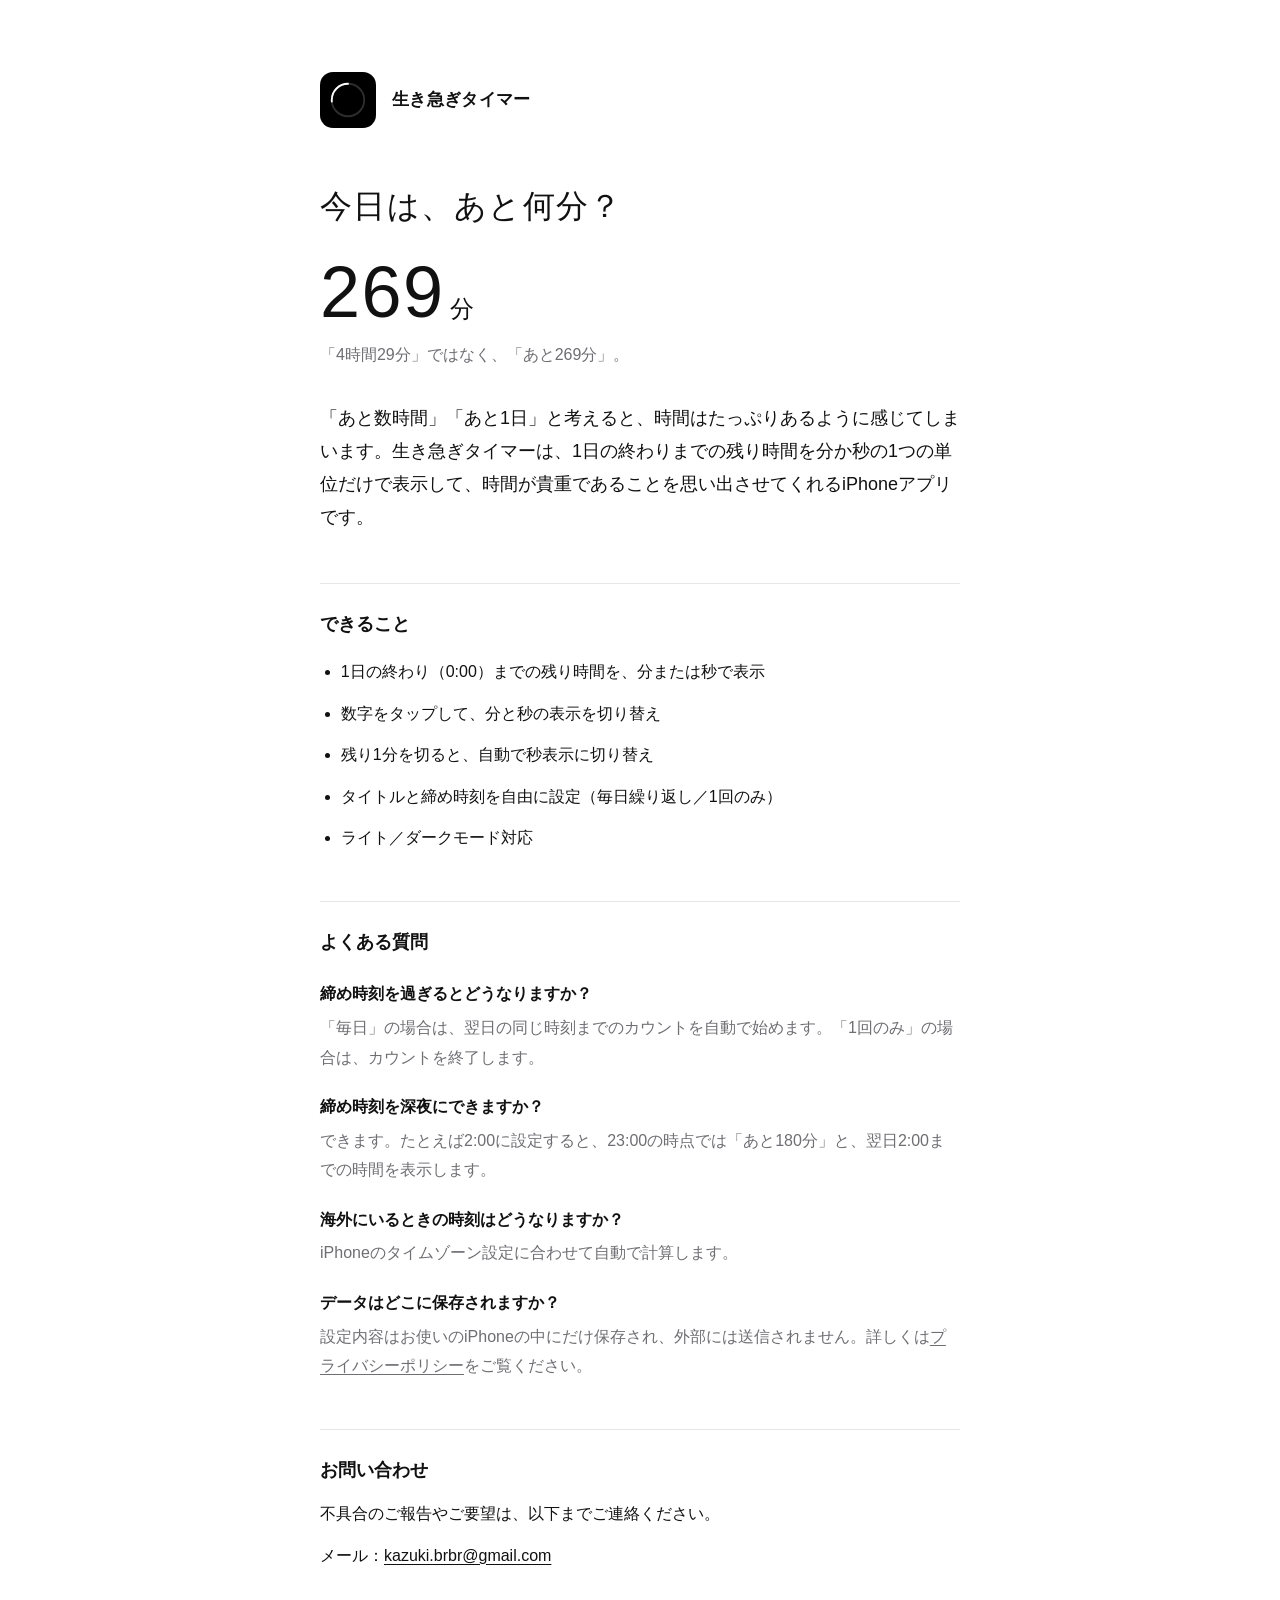
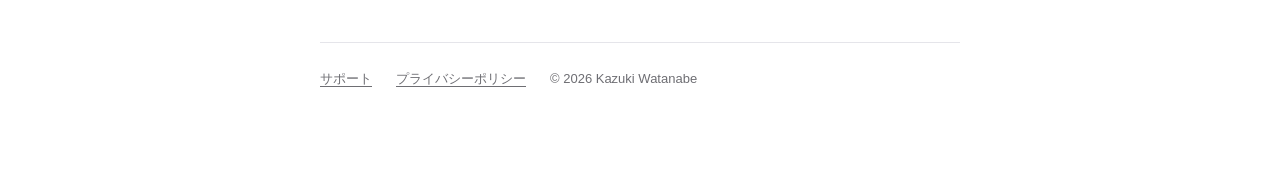
==== docs/index.html @ 5eb955d0 "Tidy the timer edit form and publish the contact address - Move the repeat picker into the section h" ====
<!doctype html>
<html lang="ja">
<head>
  <meta charset="utf-8">
  <meta name="viewport" content="width=device-width, initial-scale=1">
  <title>生き急ぎタイマー</title>
  <meta name="description" content="1日の終わりまでの残り時間を「あと269分」のように分か秒だけで表示するiPhoneアプリ。">
  <link rel="stylesheet" href="style.css">
</head>
<body>
<main>
  <header>
    <a href="./">
      <svg class="icon" viewBox="0 0 100 100" aria-hidden="true">
        <circle cx="50" cy="50" r="29" fill="none" stroke="currentColor" stroke-opacity="0.18" stroke-width="3.3" style="color: var(--icon-fg)"/>
        <circle cx="50" cy="50" r="29" fill="none" stroke="var(--icon-fg)" stroke-width="3.3" stroke-linecap="round"
                stroke-dasharray="49.2 200" stroke-dashoffset="-133" transform="rotate(-90 50 50)"/>
      </svg>
      <span class="app-name">生き急ぎタイマー</span>
    </a>
  </header>

  <h1>今日は、あと何分？</h1>
  <p class="hero-number">269<small>分</small></p>
  <p class="hero-caption">「4時間29分」ではなく、「あと269分」。</p>

  <p class="lead">「あと数時間」「あと1日」と考えると、時間はたっぷりあるように感じてしまいます。生き急ぎタイマーは、1日の終わりまでの残り時間を分か秒の1つの単位だけで表示して、時間が貴重であることを思い出させてくれるiPhoneアプリです。</p>

  <h2>できること</h2>
  <ul>
    <li>1日の終わり（0:00）までの残り時間を、分または秒で表示</li>
    <li>数字をタップして、分と秒の表示を切り替え</li>
    <li>残り1分を切ると、自動で秒表示に切り替え</li>
    <li>タイトルと締め時刻を自由に設定（毎日繰り返し／1回のみ）</li>
    <li>ライト／ダークモード対応</li>
  </ul>

  <h2>よくある質問</h2>
  <dl>
    <dt>締め時刻を過ぎるとどうなりますか？</dt>
    <dd>「毎日」の場合は、翌日の同じ時刻までのカウントを自動で始めます。「1回のみ」の場合は、カウントを終了します。</dd>

    <dt>締め時刻を深夜にできますか？</dt>
    <dd>できます。たとえば2:00に設定すると、23:00の時点では「あと180分」と、翌日2:00までの時間を表示します。</dd>

    <dt>海外にいるときの時刻はどうなりますか？</dt>
    <dd>iPhoneのタイムゾーン設定に合わせて自動で計算します。</dd>

    <dt>データはどこに保存されますか？</dt>
    <dd>設定内容はお使いのiPhoneの中にだけ保存され、外部には送信されません。詳しくは<a href="privacy.html">プライバシーポリシー</a>をご覧ください。</dd>
  </dl>

  <h2>お問い合わせ</h2>
  <p>不具合のご報告やご要望は、以下までご連絡ください。</p>
  <p>メール：<a href="mailto:kazuki.brbr@gmail.com">kazuki.brbr@gmail.com</a></p>

  <footer>
    <a href="./">サポート</a>
    <a href="privacy.html">プライバシーポリシー</a>
    <span>© 2026 Kazuki Watanabe</span>
  </footer>
</main>
</body>
</html>
---- docs/style.css ----
:root {
  --bg: #ffffff;
  --text: #111111;
  --muted: #6e6e73;
  --line: #e5e5ea;
  --icon-bg: #000000;
  --icon-fg: #ffffff;
  color-scheme: light dark;
}

@media (prefers-color-scheme: dark) {
  :root {
    --bg: #000000;
    --text: #f5f5f7;
    --muted: #98989d;
    --line: #2c2c2e;
    --icon-bg: #1c1c1e;
  }
}

* { box-sizing: border-box; }

body {
  margin: 0;
  background: var(--bg);
  color: var(--text);
  font-family: -apple-system, BlinkMacSystemFont, "Hiragino Sans", "Hiragino Kaku Gothic ProN", "Noto Sans JP", sans-serif;
  font-size: 16px;
  line-height: 1.85;
  -webkit-font-smoothing: antialiased;
}

main {
  max-width: 680px;
  margin: 0 auto;
  padding: 72px 20px 96px;
}

header {
  display: flex;
  align-items: center;
  gap: 16px;
  margin-bottom: 56px;
}

header a { color: inherit; text-decoration: none; display: flex; align-items: center; gap: 16px; }

.icon {
  width: 56px;
  height: 56px;
  border-radius: 13px;
  background: var(--icon-bg);
  flex-shrink: 0;
}

.app-name { font-size: 17px; font-weight: 600; letter-spacing: 0.02em; }

h1 {
  font-size: 32px;
  font-weight: 300;
  letter-spacing: 0.04em;
  line-height: 1.4;
  margin: 0 0 8px;
}

h2 {
  font-size: 18px;
  font-weight: 600;
  margin: 48px 0 12px;
  padding-top: 24px;
  border-top: 1px solid var(--line);
}

.meta { color: var(--muted); font-size: 14px; margin: 0 0 32px; }

.lead { font-size: 18px; font-weight: 300; }

.hero-number {
  font-size: 72px;
  font-weight: 200;
  letter-spacing: 0.02em;
  line-height: 1.1;
  margin: 24px 0 8px;
  font-variant-numeric: tabular-nums;
}
.hero-number small { font-size: 24px; font-weight: 300; margin-left: 6px; }
.hero-caption { color: var(--muted); margin: 0 0 32px; }

p, li { margin: 0 0 12px; }
ul { padding-left: 1.3em; }

dt { font-weight: 600; margin-top: 20px; }
dd { margin: 4px 0 0; color: var(--muted); }

a { color: inherit; text-underline-offset: 3px; }

footer {
  margin-top: 72px;
  padding-top: 24px;
  border-top: 1px solid var(--line);
  color: var(--muted);
  font-size: 13px;
  display: flex;
  flex-wrap: wrap;
  gap: 8px 24px;
}
footer a { color: inherit; }
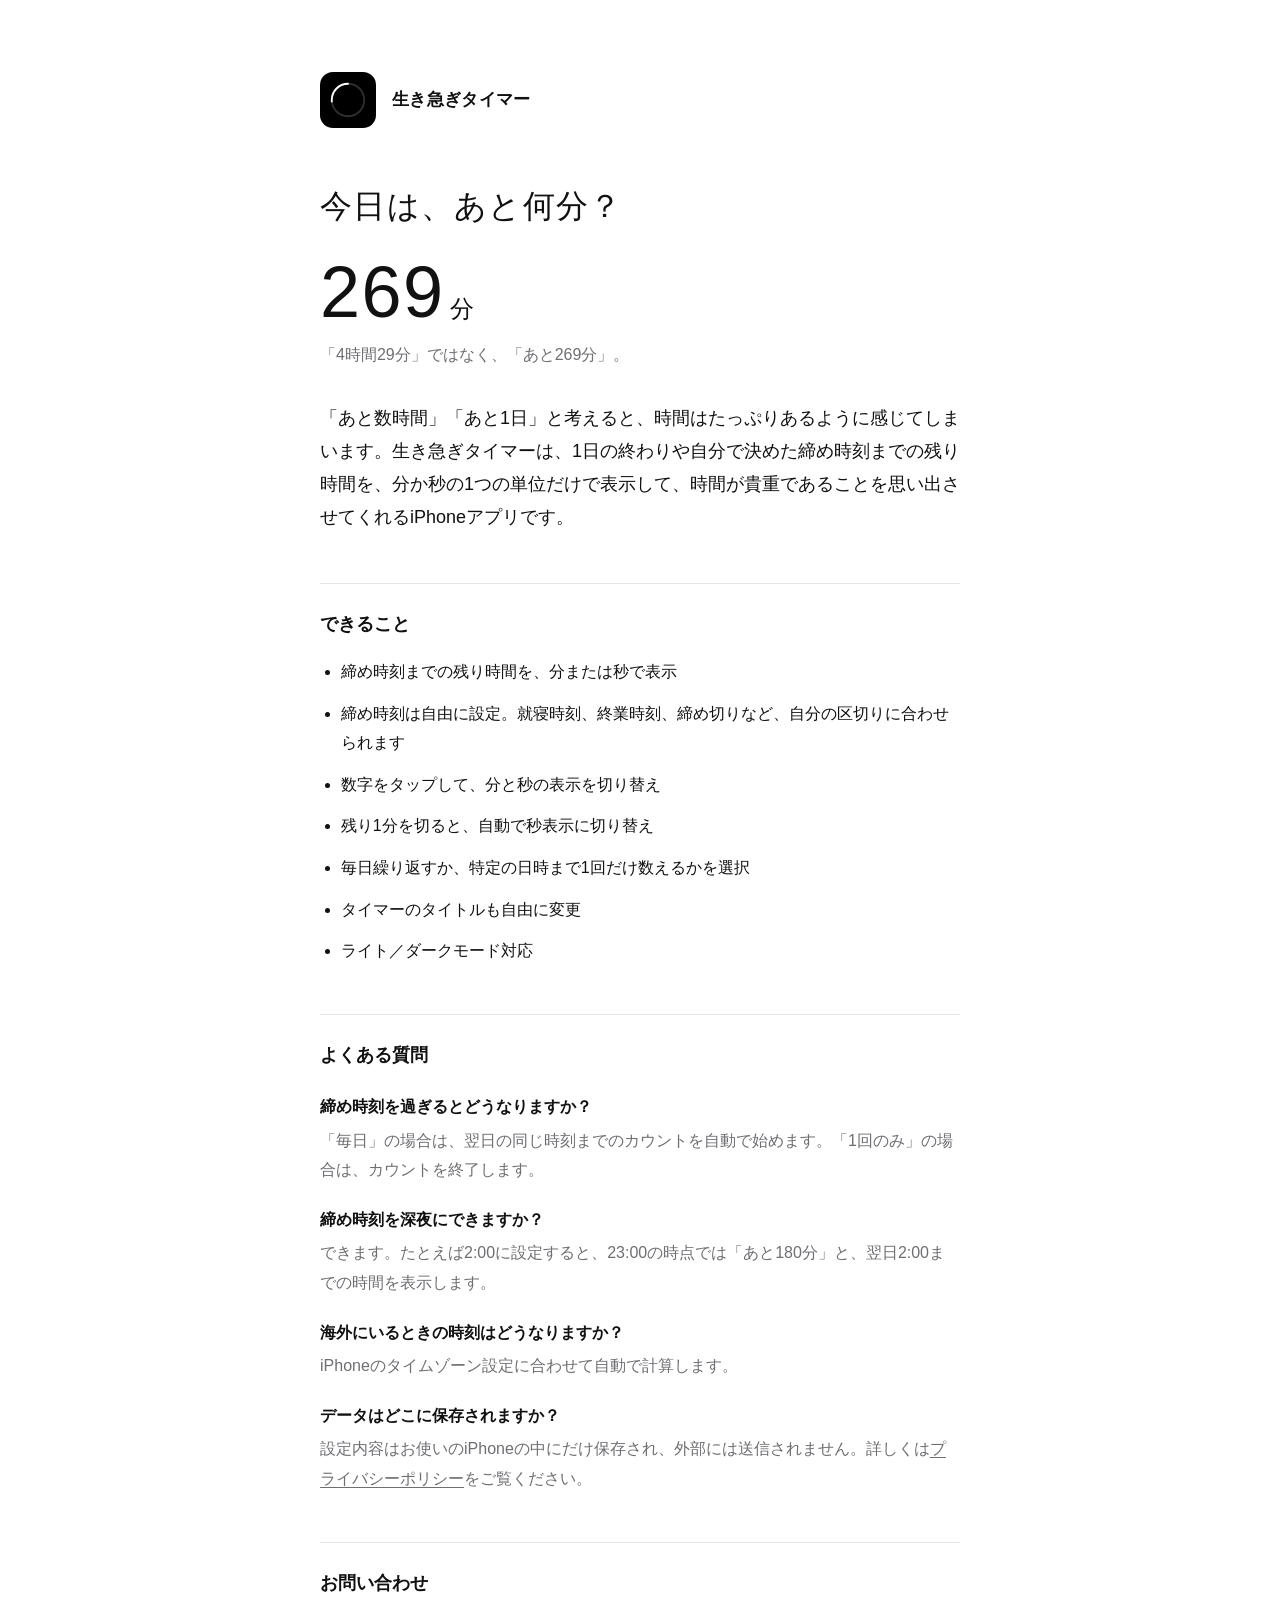
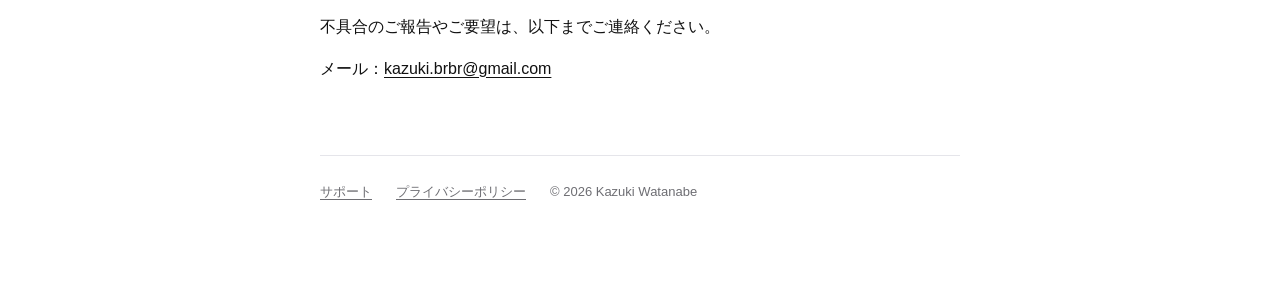
==== commit 1009656f: "Describe the deadline as freely configurable on the support page Co-Authored-By: Claude Opus 5.5 <no" ====
--- a/docs/index.html
+++ b/docs/index.html
@@ -4,7 +4,7 @@
   <meta charset="utf-8">
   <meta name="viewport" content="width=device-width, initial-scale=1">
   <title>生き急ぎタイマー</title>
-  <meta name="description" content="1日の終わりまでの残り時間を「あと269分」のように分か秒だけで表示するiPhoneアプリ。">
+  <meta name="description" content="1日の終わりや自分で決めた締め時刻までの残り時間を「あと269分」のように分か秒だけで表示するiPhoneアプリ。">
   <link rel="stylesheet" href="style.css">
 </head>
 <body>
@@ -24,14 +24,16 @@
   <p class="hero-number">269<small>分</small></p>
   <p class="hero-caption">「4時間29分」ではなく、「あと269分」。</p>
 
-  <p class="lead">「あと数時間」「あと1日」と考えると、時間はたっぷりあるように感じてしまいます。生き急ぎタイマーは、1日の終わりまでの残り時間を分か秒の1つの単位だけで表示して、時間が貴重であることを思い出させてくれるiPhoneアプリです。</p>
+  <p class="lead">「あと数時間」「あと1日」と考えると、時間はたっぷりあるように感じてしまいます。生き急ぎタイマーは、1日の終わりや自分で決めた締め時刻までの残り時間を、分か秒の1つの単位だけで表示して、時間が貴重であることを思い出させてくれるiPhoneアプリです。</p>
 
   <h2>できること</h2>
   <ul>
-    <li>1日の終わり（0:00）までの残り時間を、分または秒で表示</li>
+    <li>締め時刻までの残り時間を、分または秒で表示</li>
+    <li>締め時刻は自由に設定。就寝時刻、終業時刻、締め切りなど、自分の区切りに合わせられます</li>
     <li>数字をタップして、分と秒の表示を切り替え</li>
     <li>残り1分を切ると、自動で秒表示に切り替え</li>
-    <li>タイトルと締め時刻を自由に設定（毎日繰り返し／1回のみ）</li>
+    <li>毎日繰り返すか、特定の日時まで1回だけ数えるかを選択</li>
+    <li>タイマーのタイトルも自由に変更</li>
     <li>ライト／ダークモード対応</li>
   </ul>
 
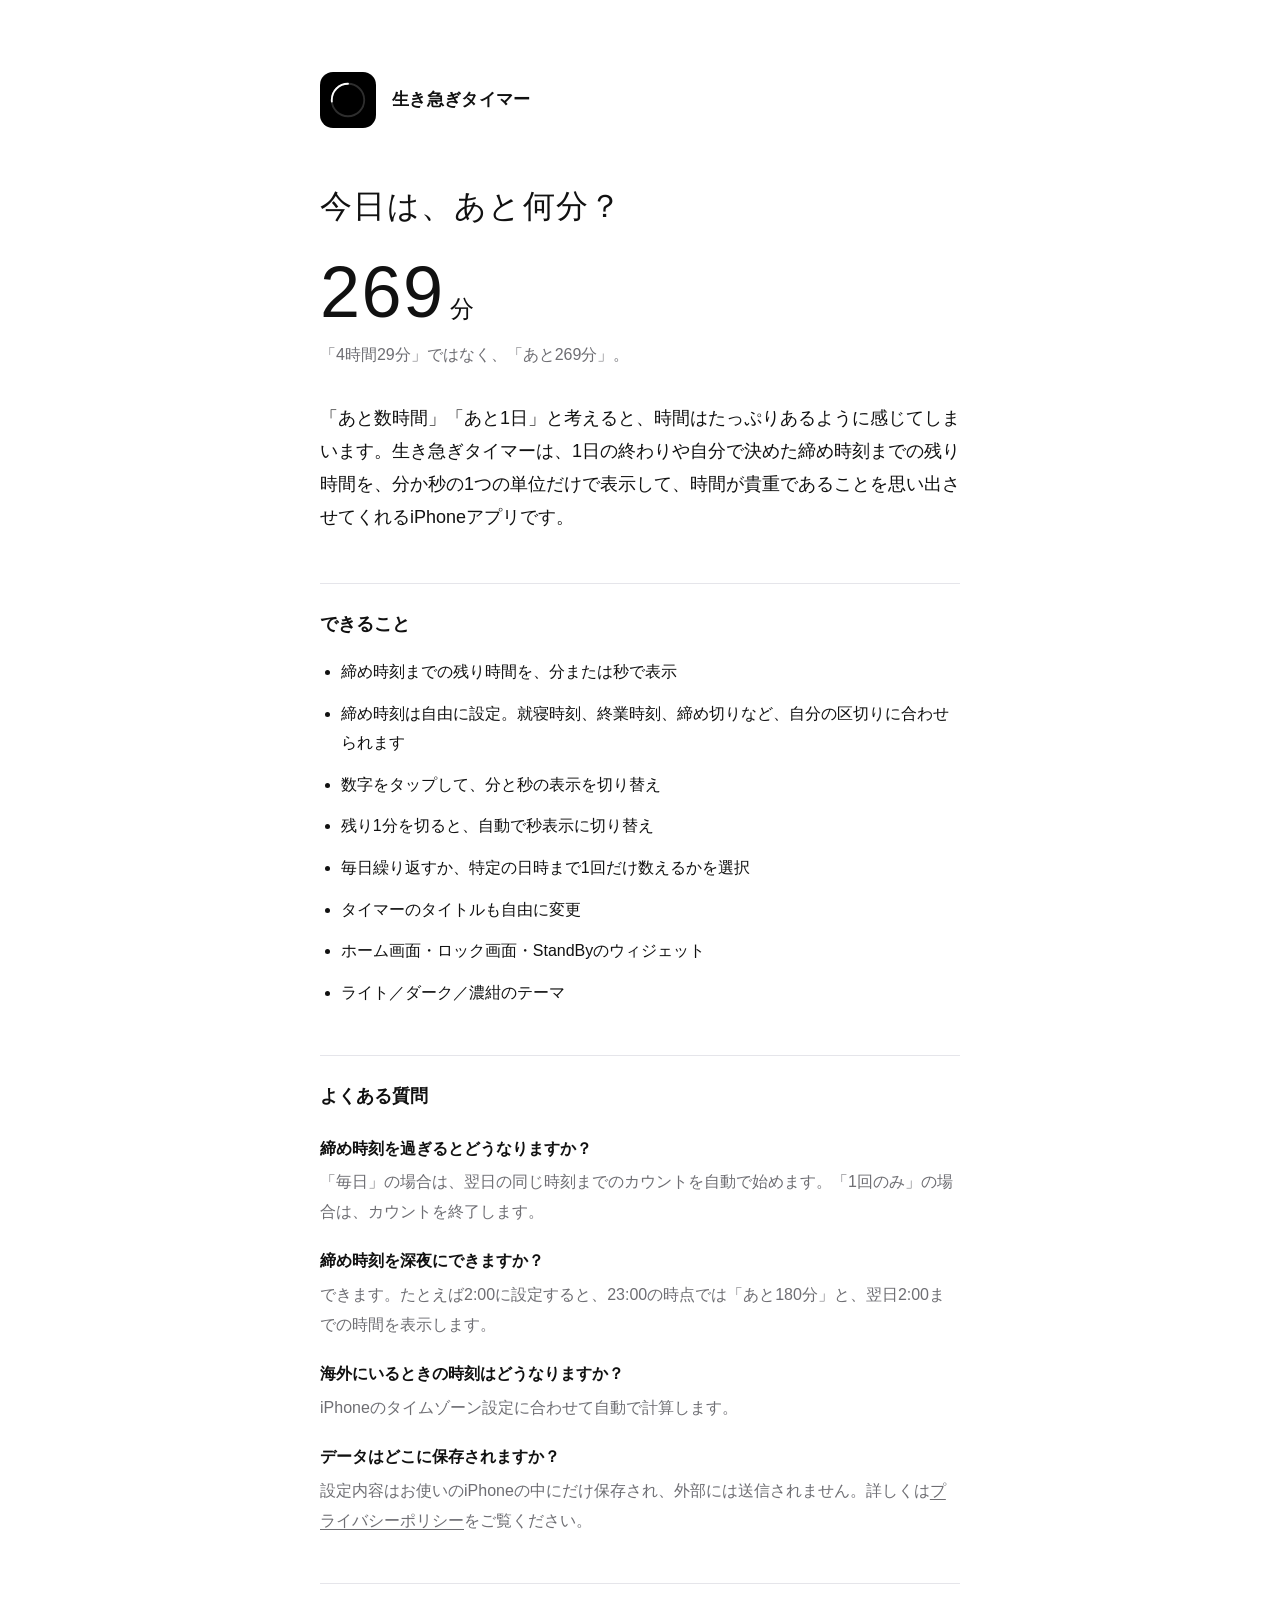
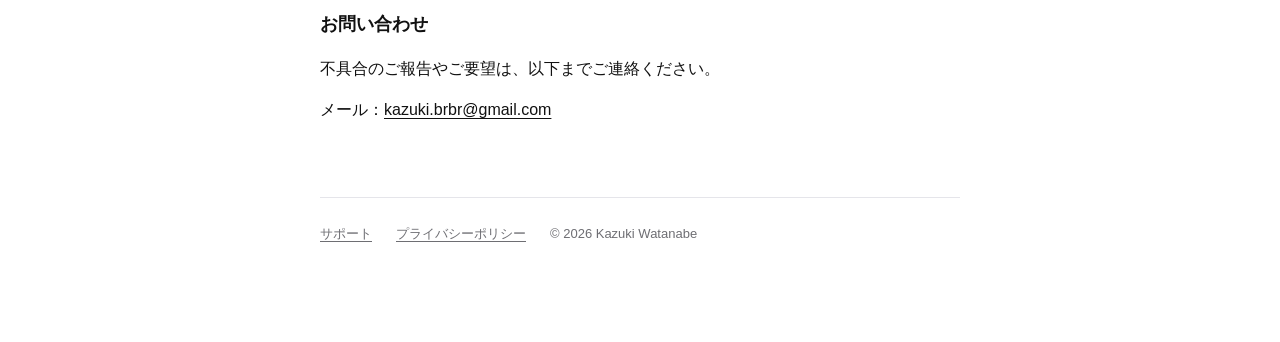
==== commit d342959e: "List widgets and themes on the support page Co-Authored-By: Claude Opus 5.5 <noreply@anthropic.com>" ====
--- a/docs/index.html
+++ b/docs/index.html
@@ -34,7 +34,8 @@
     <li>残り1分を切ると、自動で秒表示に切り替え</li>
     <li>毎日繰り返すか、特定の日時まで1回だけ数えるかを選択</li>
     <li>タイマーのタイトルも自由に変更</li>
-    <li>ライト／ダークモード対応</li>
+    <li>ホーム画面・ロック画面・StandByのウィジェット</li>
+    <li>ライト／ダーク／濃紺のテーマ</li>
   </ul>
 
   <h2>よくある質問</h2>
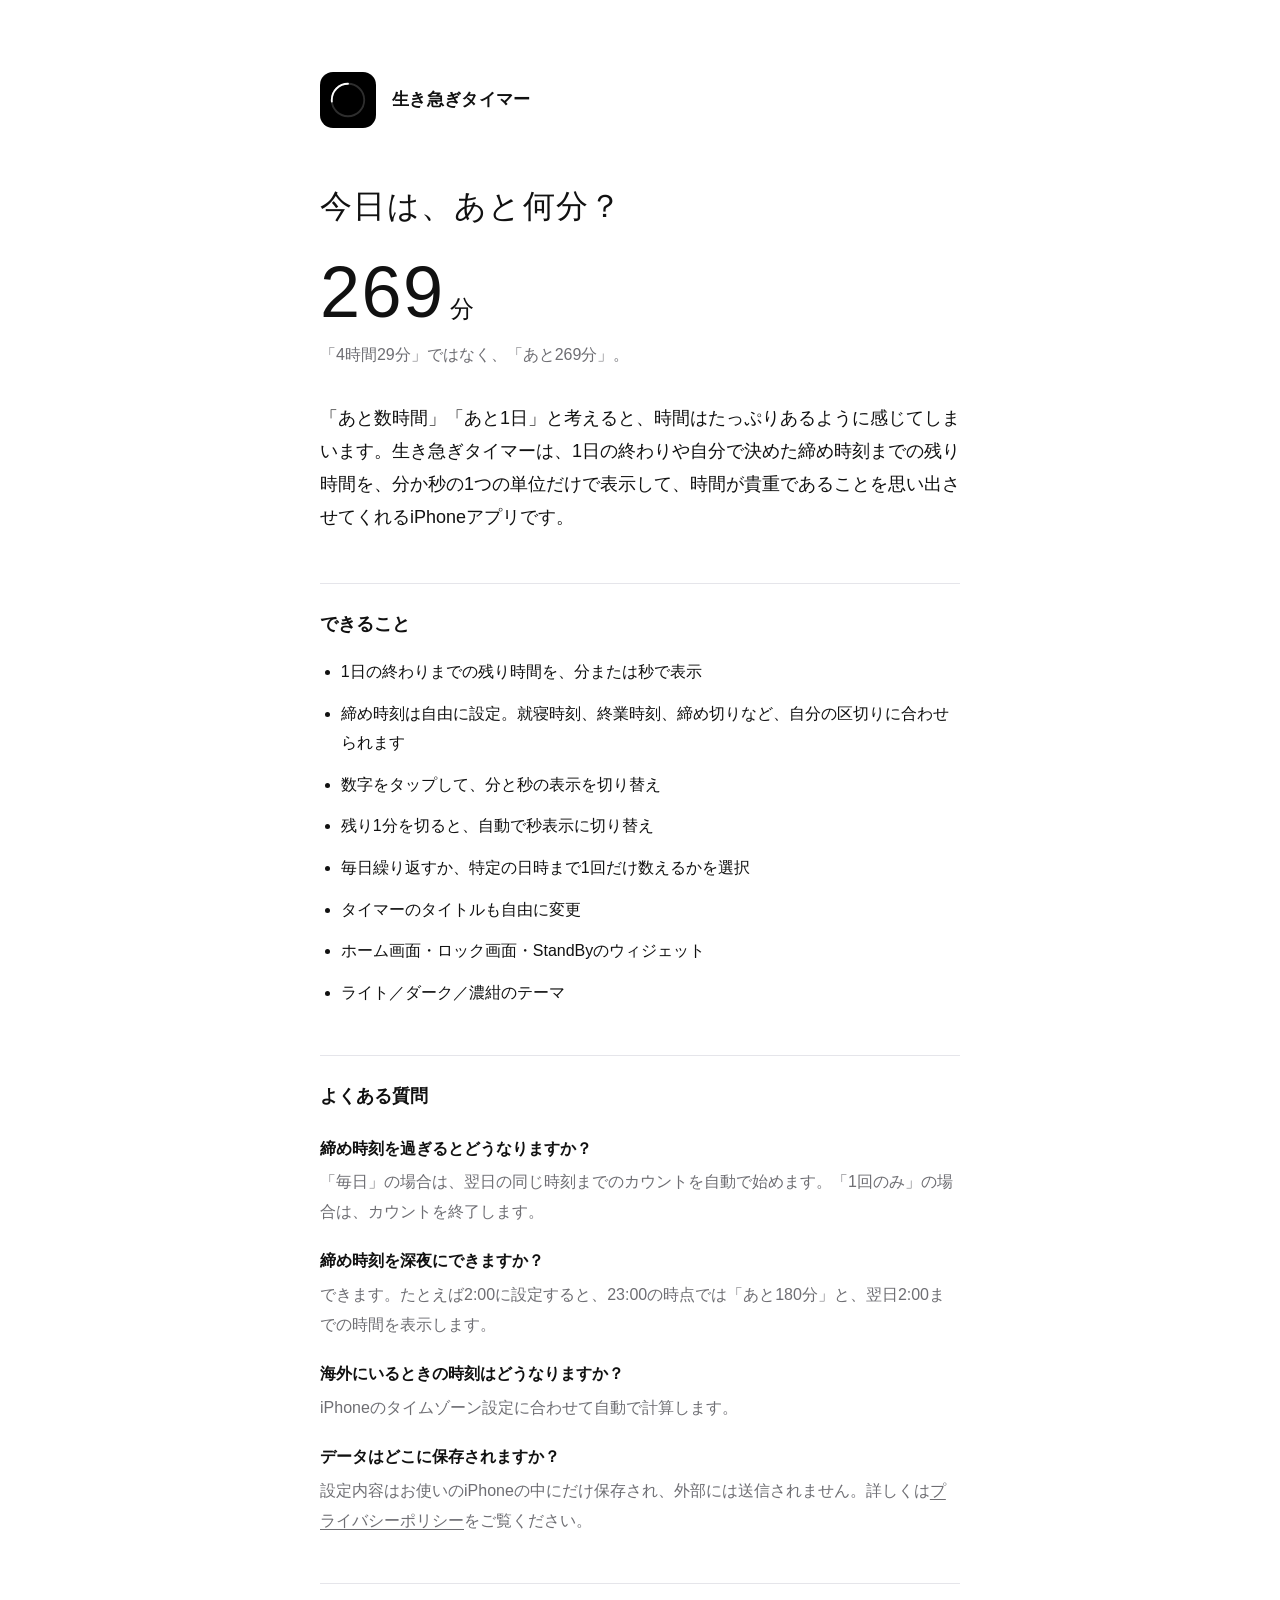
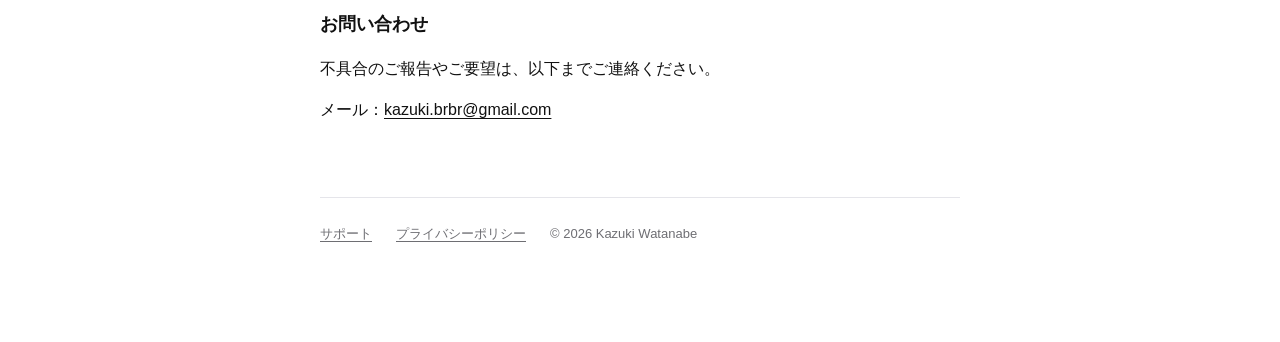
==== commit 293811f0: "Reword the first feature item on the support page Co-Authored-By: Claude Opus 5.5 <noreply@anthropic" ====
--- a/docs/index.html
+++ b/docs/index.html
@@ -28,7 +28,7 @@
 
   <h2>できること</h2>
   <ul>
-    <li>締め時刻までの残り時間を、分または秒で表示</li>
+    <li>1日の終わりまでの残り時間を、分または秒で表示</li>
     <li>締め時刻は自由に設定。就寝時刻、終業時刻、締め切りなど、自分の区切りに合わせられます</li>
     <li>数字をタップして、分と秒の表示を切り替え</li>
     <li>残り1分を切ると、自動で秒表示に切り替え</li>
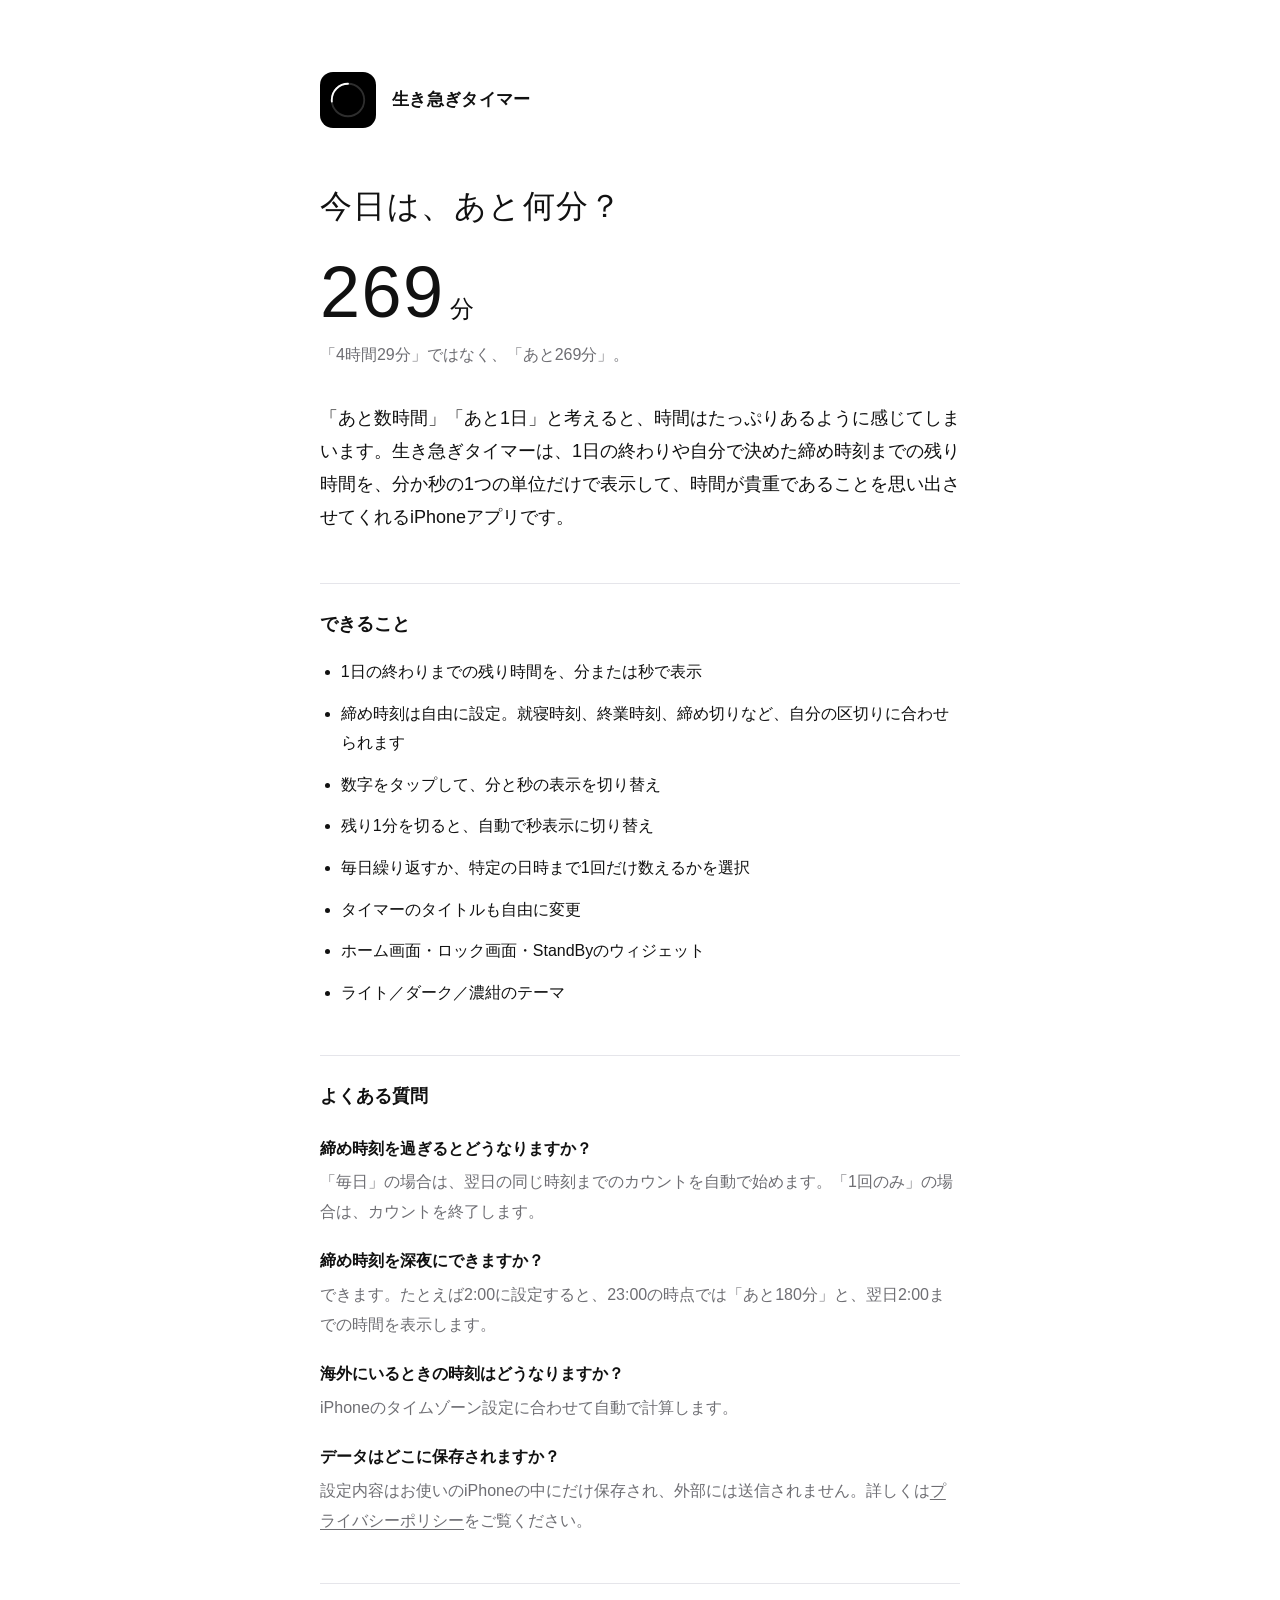
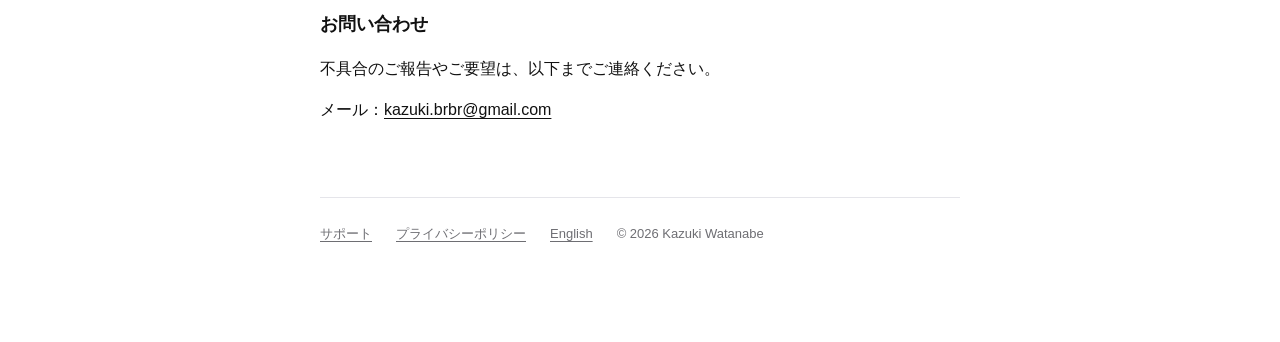
==== commit bf793ccd: "Localize the app, widget, and support pages into English - Add English translations for every string" ====
--- a/docs/index.html
+++ b/docs/index.html
@@ -60,6 +60,7 @@
   <footer>
     <a href="./">サポート</a>
     <a href="privacy.html">プライバシーポリシー</a>
+    <a href="en/" lang="en">English</a>
     <span>© 2026 Kazuki Watanabe</span>
   </footer>
 </main>
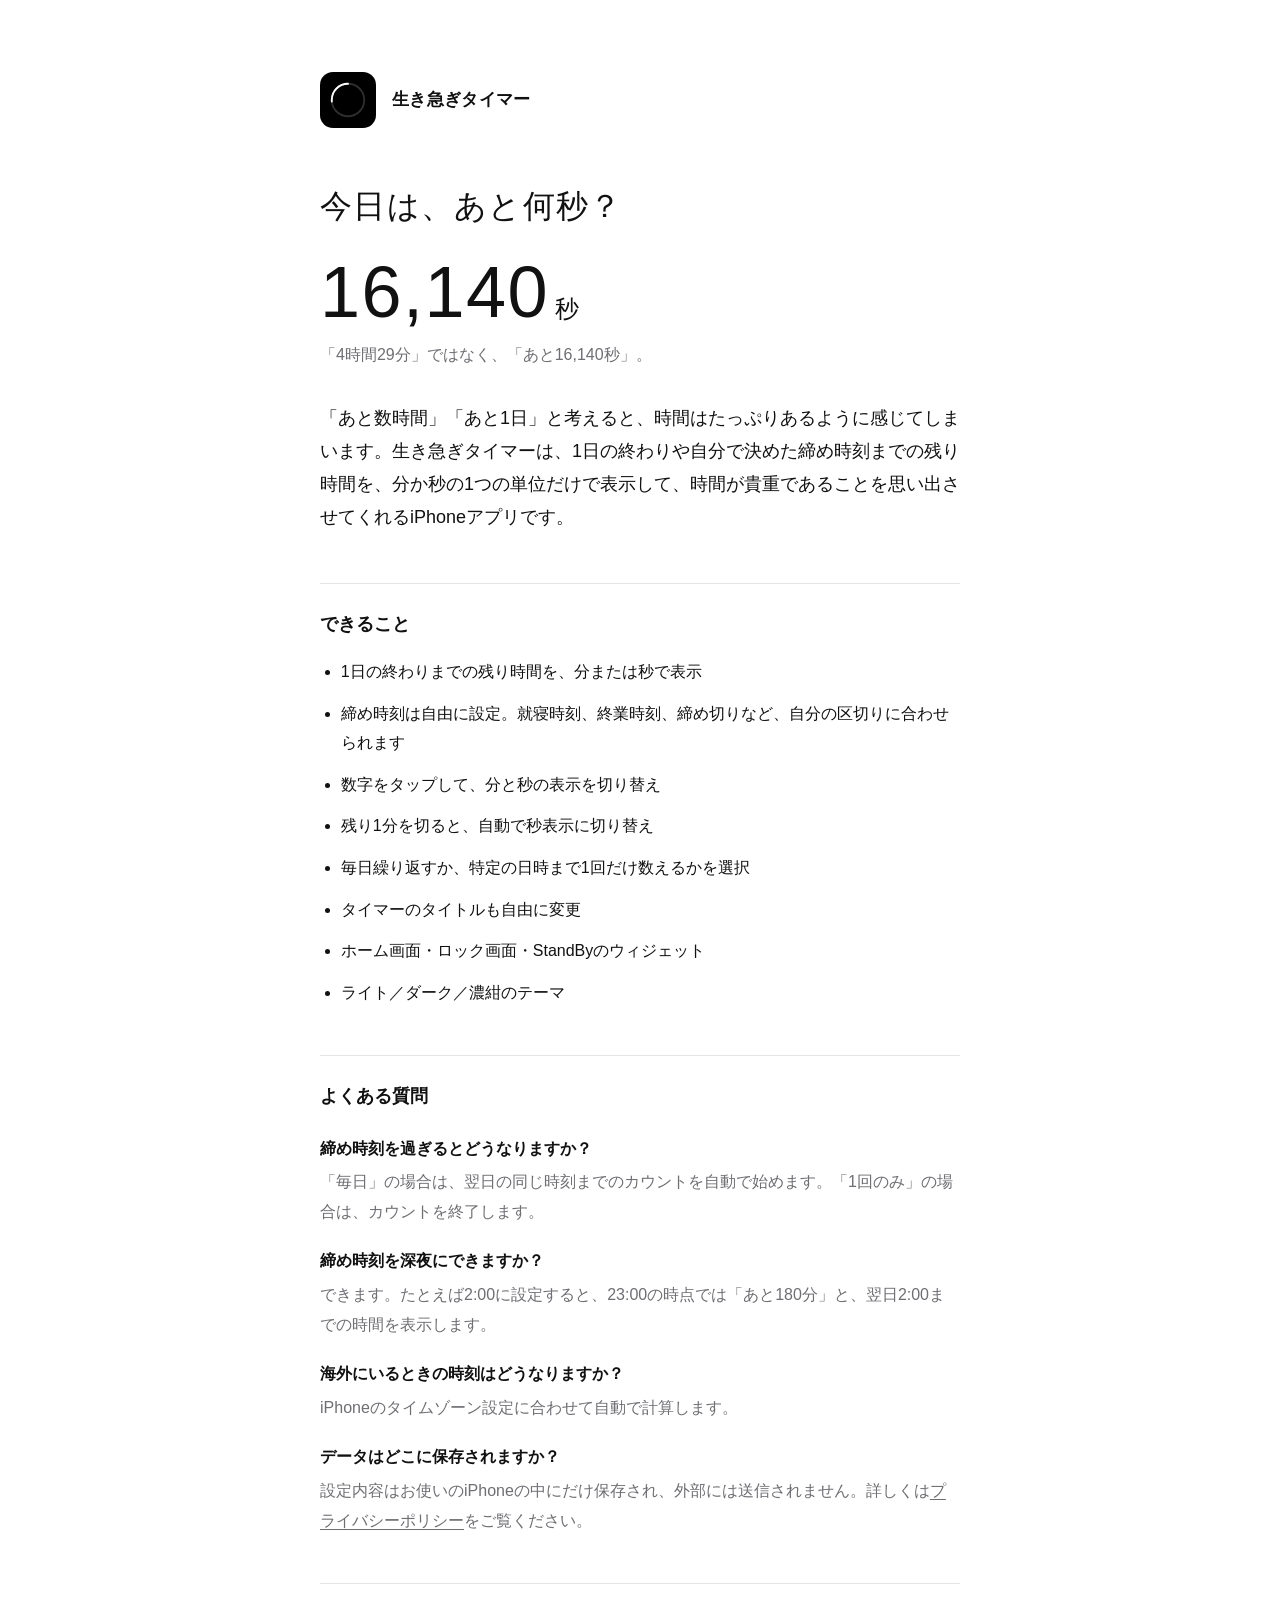
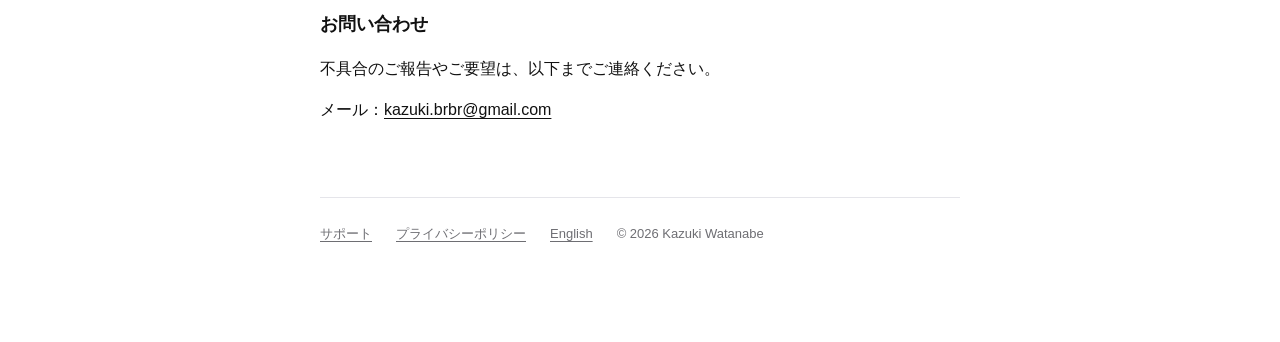
==== commit f297d7ef: "Use seconds in the support page headline to match the store subtitle Co-Authored-By: Claude Opus 5.5" ====
--- a/docs/index.html
+++ b/docs/index.html
@@ -20,9 +20,9 @@
     </a>
   </header>
 
-  <h1>今日は、あと何分？</h1>
-  <p class="hero-number">269<small>分</small></p>
-  <p class="hero-caption">「4時間29分」ではなく、「あと269分」。</p>
+  <h1>今日は、あと何秒？</h1>
+  <p class="hero-number">16,140<small>秒</small></p>
+  <p class="hero-caption">「4時間29分」ではなく、「あと16,140秒」。</p>
 
   <p class="lead">「あと数時間」「あと1日」と考えると、時間はたっぷりあるように感じてしまいます。生き急ぎタイマーは、1日の終わりや自分で決めた締め時刻までの残り時間を、分か秒の1つの単位だけで表示して、時間が貴重であることを思い出させてくれるiPhoneアプリです。</p>
 
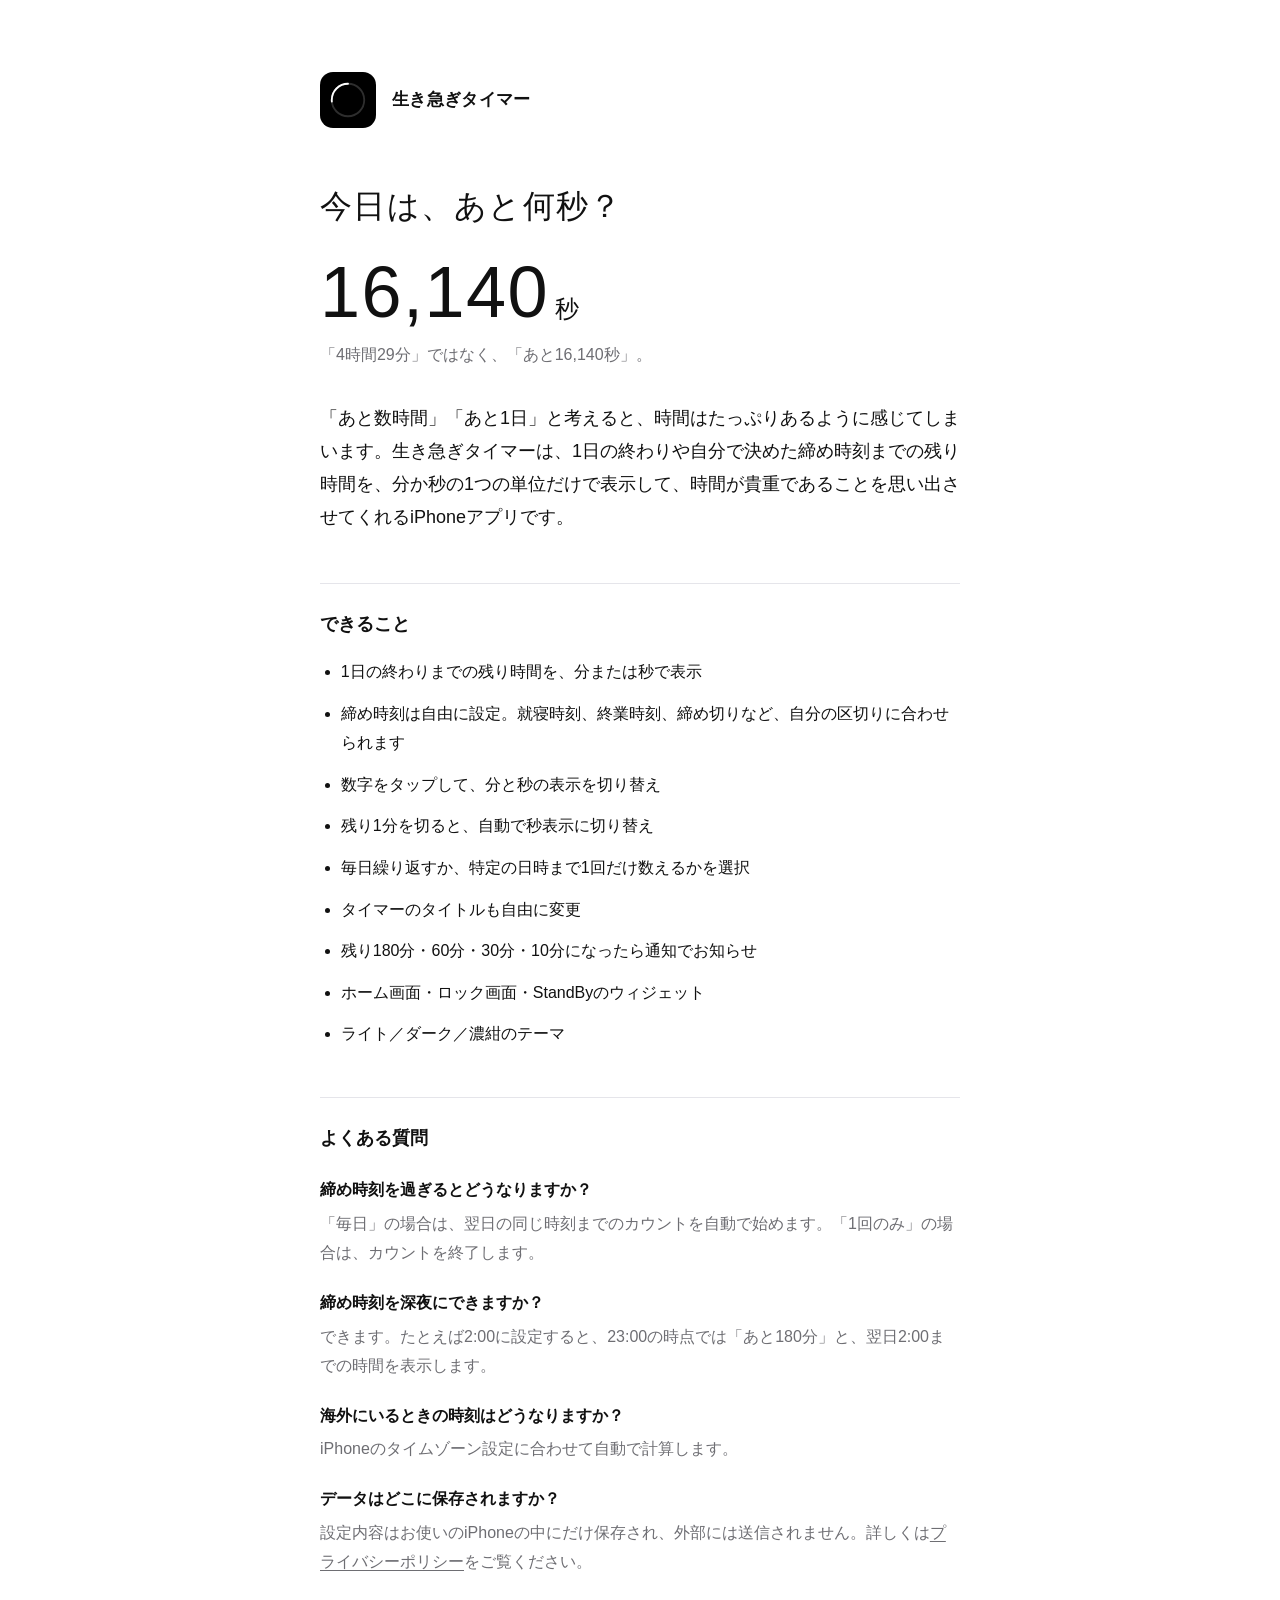
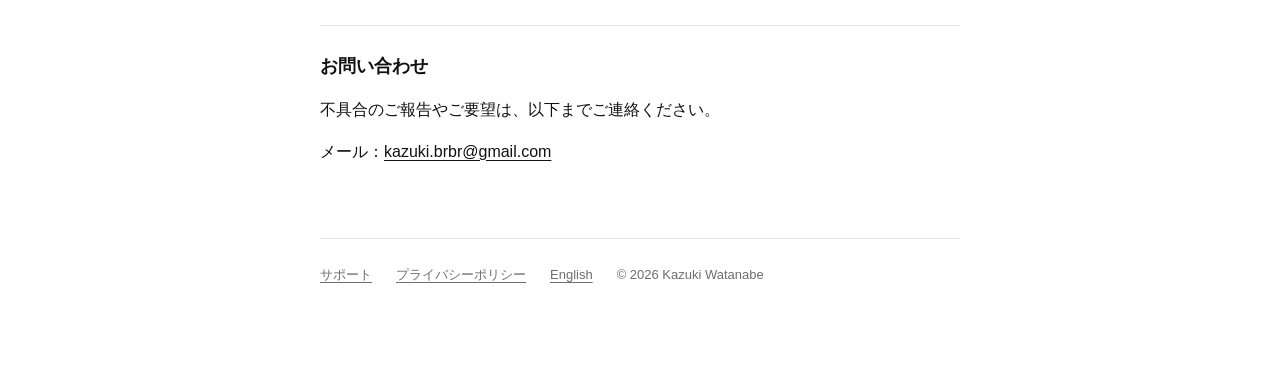
==== commit 3db39828: "Add reminders and a review link (1.1.0) - Local notifications when 180, 60, 30, or 10 minutes are le" ====
--- a/docs/index.html
+++ b/docs/index.html
@@ -34,6 +34,7 @@
     <li>残り1分を切ると、自動で秒表示に切り替え</li>
     <li>毎日繰り返すか、特定の日時まで1回だけ数えるかを選択</li>
     <li>タイマーのタイトルも自由に変更</li>
+    <li>残り180分・60分・30分・10分になったら通知でお知らせ</li>
     <li>ホーム画面・ロック画面・StandByのウィジェット</li>
     <li>ライト／ダーク／濃紺のテーマ</li>
   </ul>
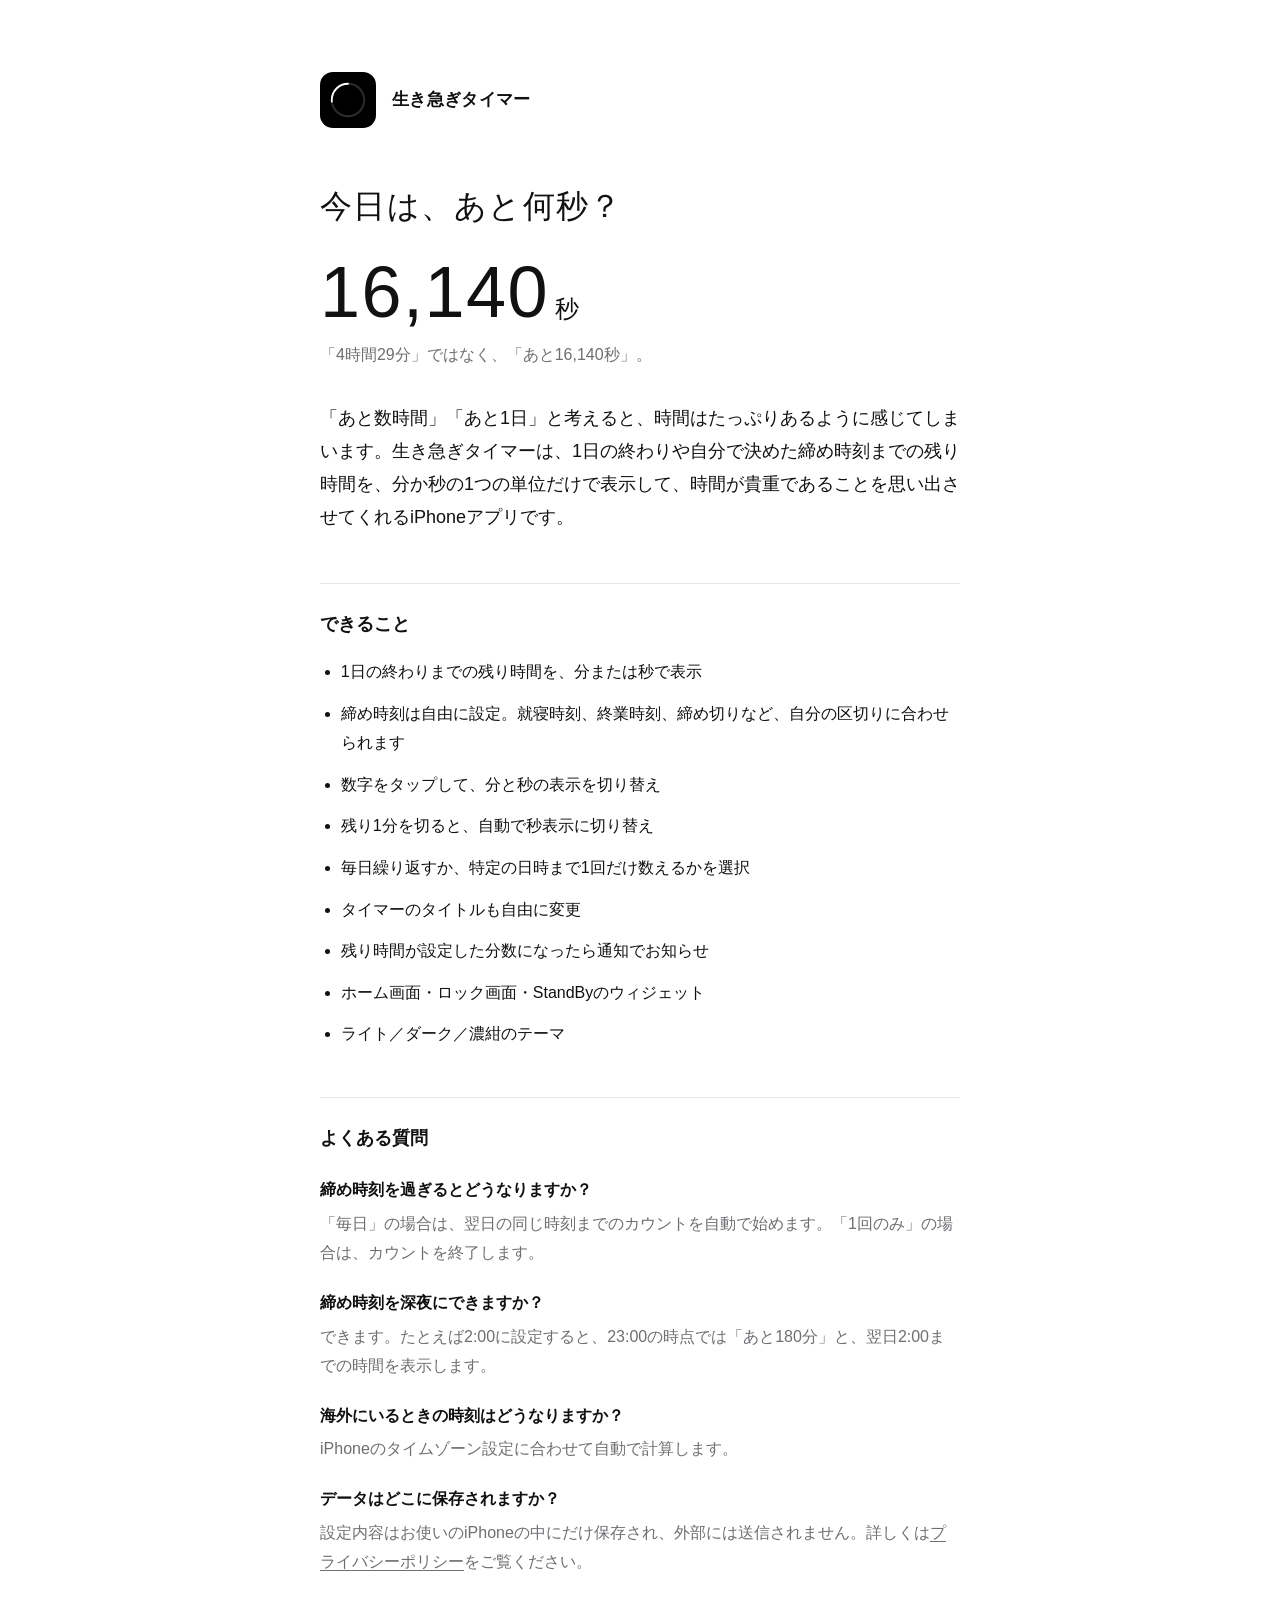
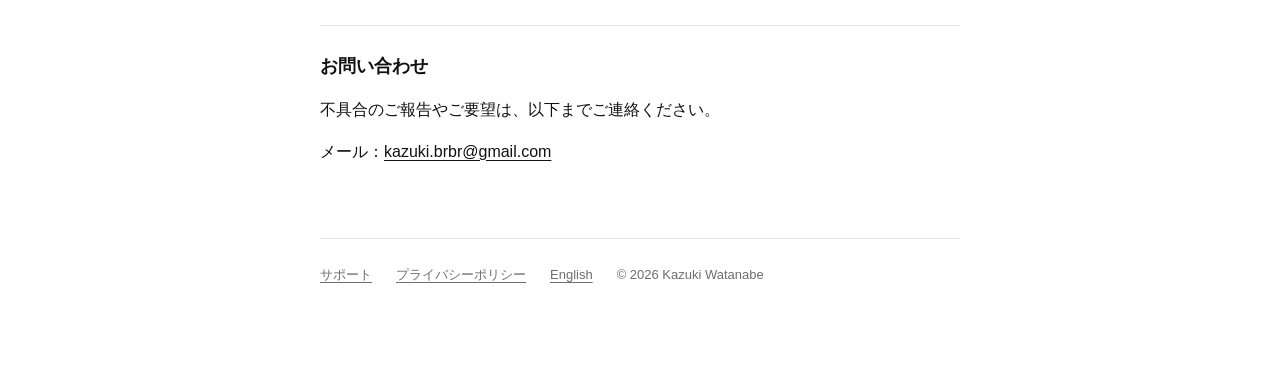
==== commit 6beebe4a: "Let the user enter the reminder lead time instead of four presets One reminder at a user-entered num" ====
--- a/docs/index.html
+++ b/docs/index.html
@@ -34,7 +34,7 @@
     <li>残り1分を切ると、自動で秒表示に切り替え</li>
     <li>毎日繰り返すか、特定の日時まで1回だけ数えるかを選択</li>
     <li>タイマーのタイトルも自由に変更</li>
-    <li>残り180分・60分・30分・10分になったら通知でお知らせ</li>
+    <li>残り時間が設定した分数になったら通知でお知らせ</li>
     <li>ホーム画面・ロック画面・StandByのウィジェット</li>
     <li>ライト／ダーク／濃紺のテーマ</li>
   </ul>
